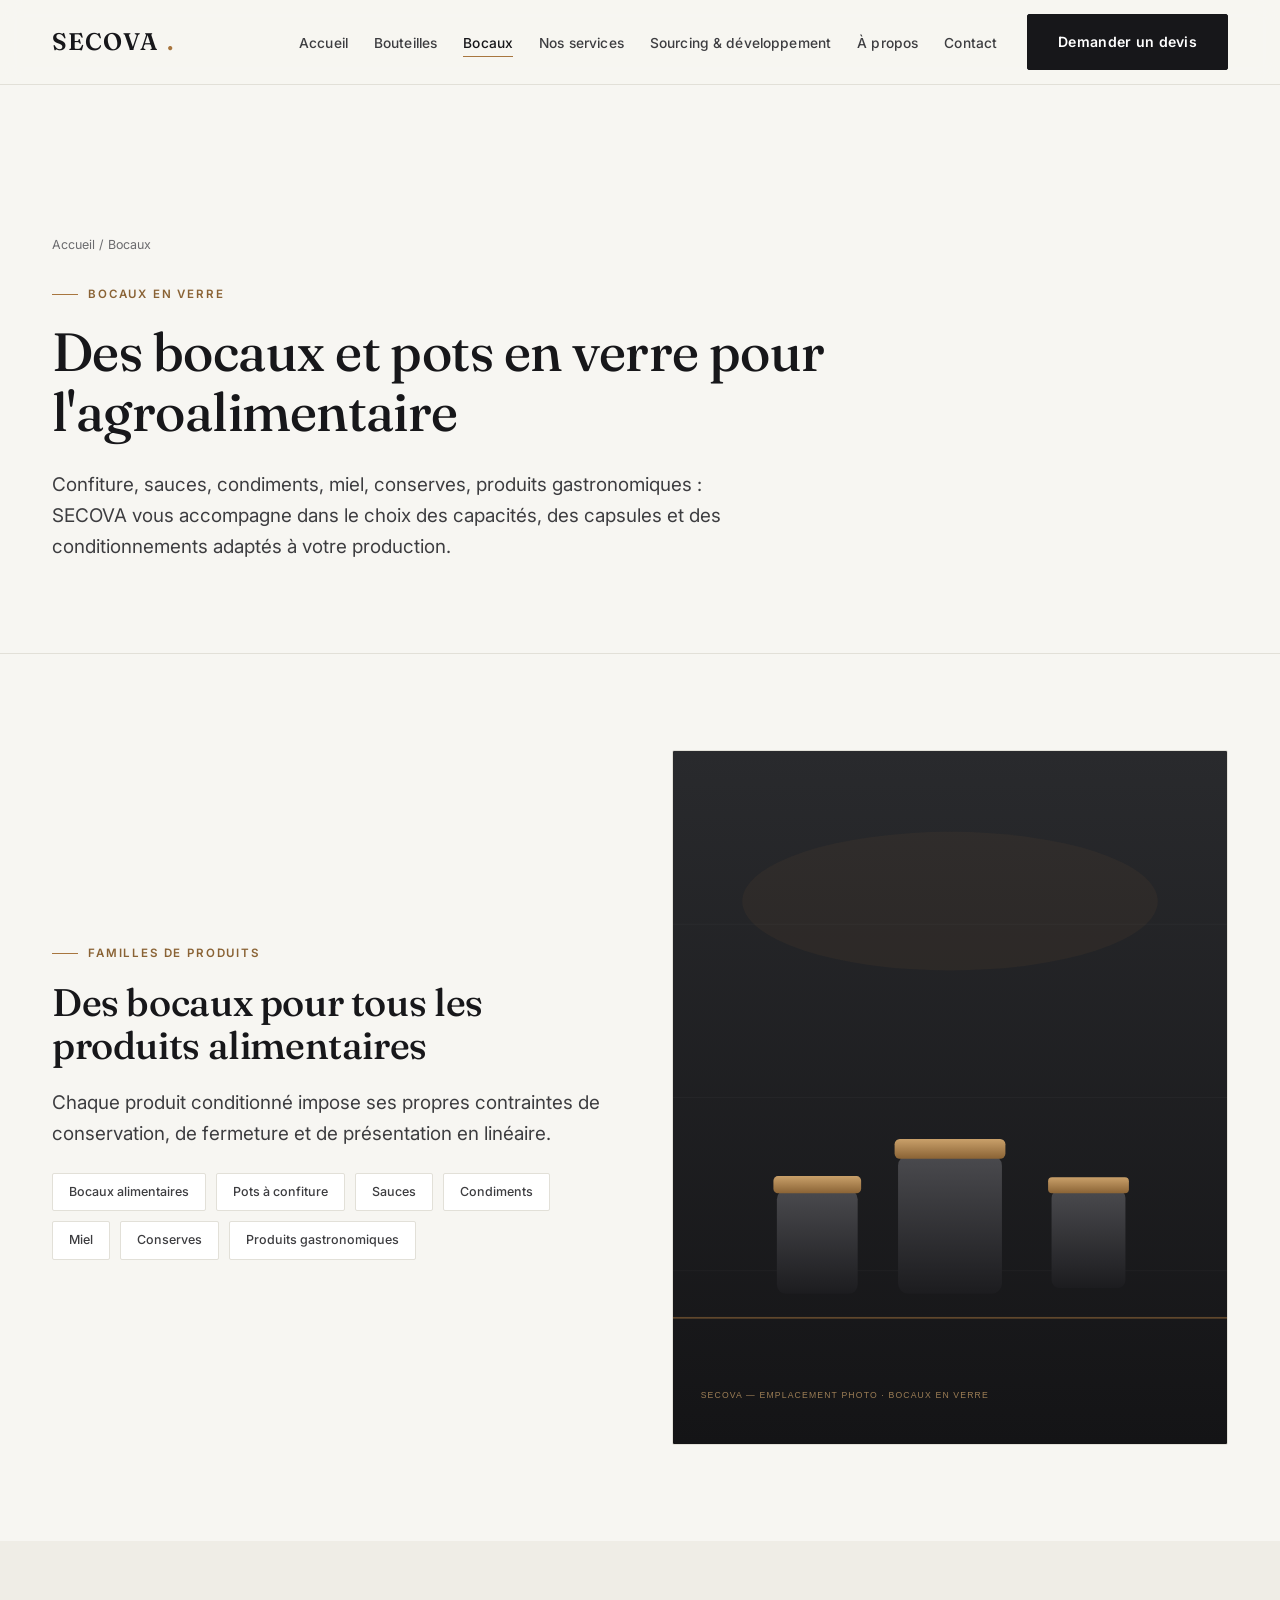
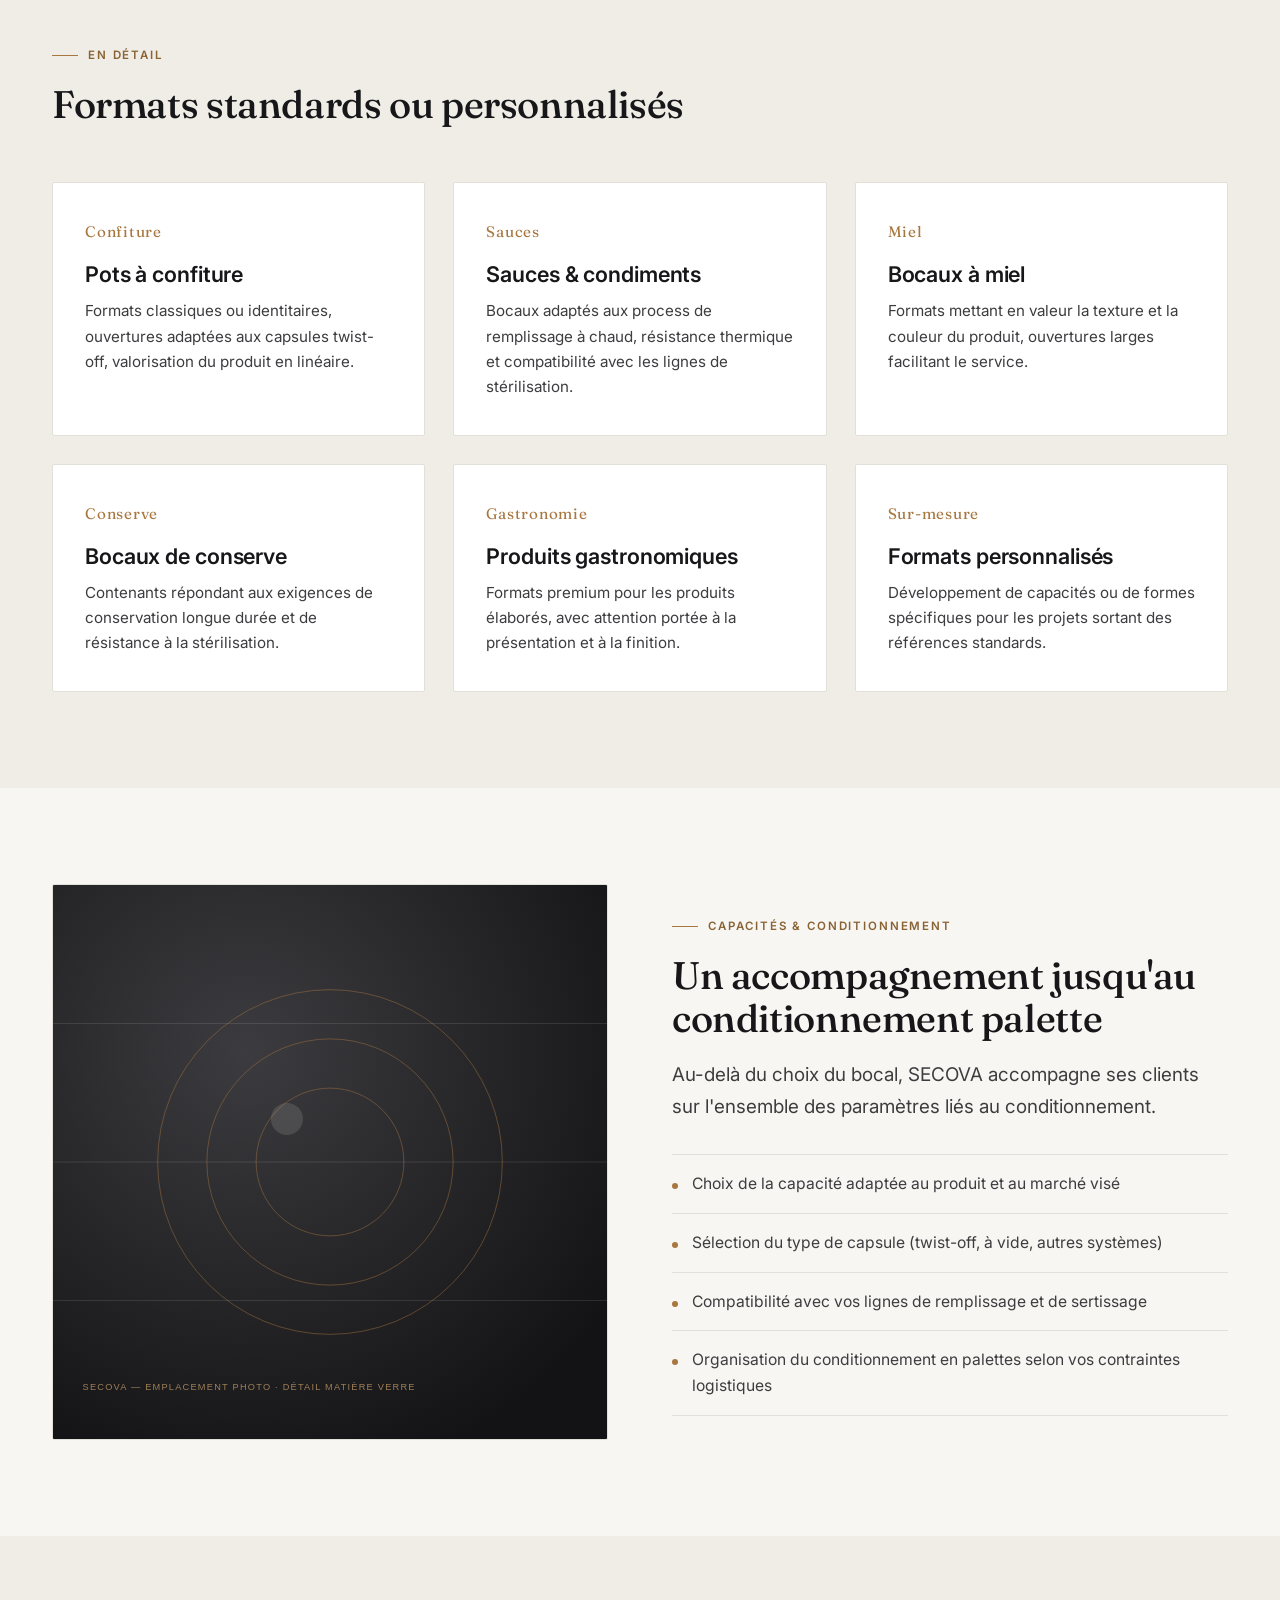
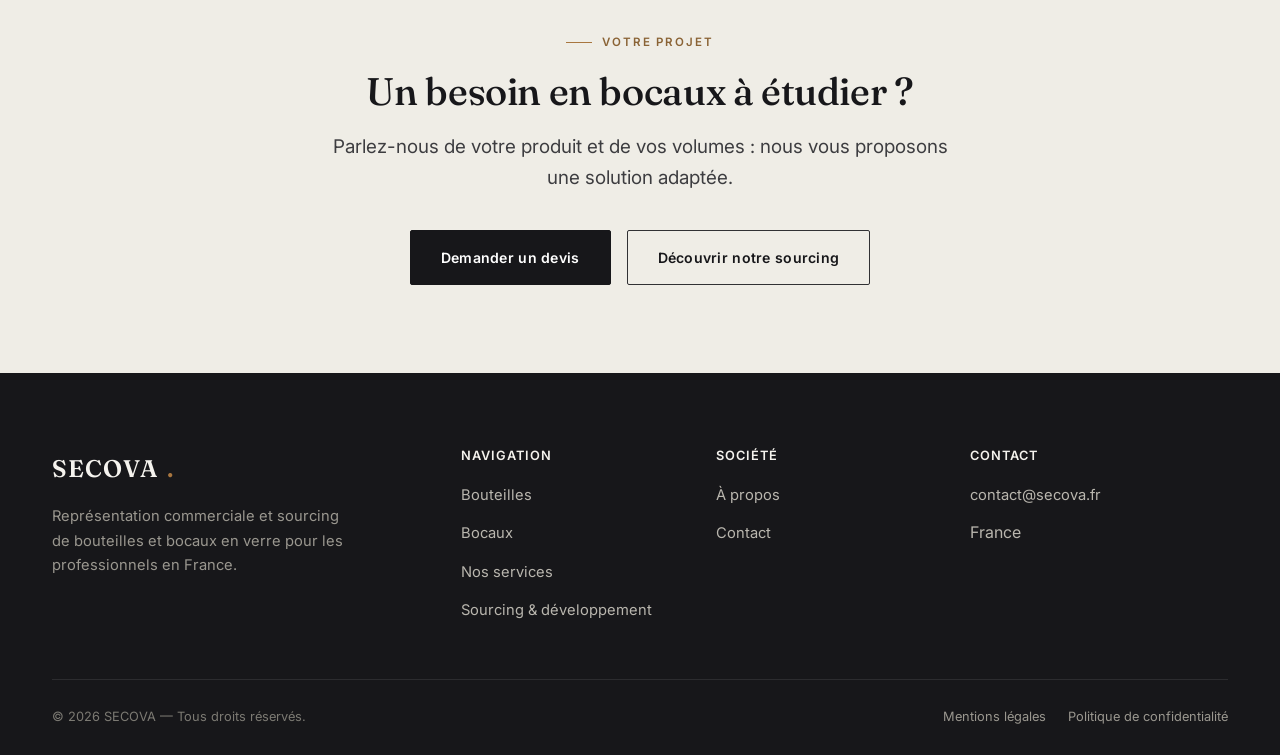
==== bocaux.html @ 23ff0741 "Add complete SECOVA marketing site Static HTML/CSS/JS site (no build step, deployable to any classic" ====
<!doctype html>
<html lang="fr">
<head>
<meta charset="UTF-8">
<meta name="viewport" content="width=device-width, initial-scale=1.0">
<title>Bocaux en verre professionnels — Confiture, sauces, conserves | SECOVA</title>
<meta name="description" content="SECOVA accompagne les industriels de l'agroalimentaire dans le choix de bocaux et pots en verre : confiture, sauces, condiments, miel, conserves, produits gastronomiques, formats standards ou personnalisés.">
<link rel="canonical" href="https://secova.fr/bocaux.html">
<link rel="icon" href="assets/img/favicon.svg" type="image/svg+xml">
<link rel="preconnect" href="https://fonts.googleapis.com">
<link rel="preconnect" href="https://fonts.gstatic.com" crossorigin>
<link href="https://fonts.googleapis.com/css2?family=Fraunces:opsz,wght@9..144,400;9..144,500;9..144,600&family=Inter:wght@400;500;600;700&display=swap" rel="stylesheet">
<link rel="stylesheet" href="assets/css/style.css">
</head>
<body>

<header class="site-header">
  <div class="container header-inner">
    <a href="index.html" class="logo">SECOVA<span class="dot">.</span></a>
    <nav class="main-nav">
      <ul>
        <li><a href="index.html">Accueil</a></li>
        <li><a href="bouteilles.html">Bouteilles</a></li>
        <li><a href="bocaux.html" class="active">Bocaux</a></li>
        <li><a href="services.html">Nos services</a></li>
        <li><a href="sourcing.html">Sourcing &amp; développement</a></li>
        <li><a href="a-propos.html">À propos</a></li>
        <li><a href="contact.html">Contact</a></li>
      </ul>
      <a href="contact.html" class="btn btn-primary">Demander un devis</a>
    </nav>
    <button class="nav-toggle" aria-label="Ouvrir le menu" aria-expanded="false"><span></span><span></span><span></span></button>
  </div>
</header>

<main>

  <section class="page-header">
    <div class="container">
      <div class="breadcrumb"><a href="index.html">Accueil</a> / Bocaux</div>
      <div class="eyebrow">Bocaux en verre</div>
      <h1>Des bocaux et pots en verre pour l'agroalimentaire</h1>
      <p class="lead">Confiture, sauces, condiments, miel, conserves, produits gastronomiques : SECOVA vous accompagne dans le choix des capacités, des capsules et des conditionnements adaptés à votre production.</p>
    </div>
  </section>

  <!-- FAMILLES -->
  <section>
    <div class="container">
      <div class="grid grid-2" style="align-items:center; gap:64px;">
        <div class="reveal">
          <div class="eyebrow">Familles de produits</div>
          <h2>Des bocaux pour tous les produits alimentaires</h2>
          <p class="lead">Chaque produit conditionné impose ses propres contraintes de conservation, de fermeture et de présentation en linéaire.</p>
          <div class="taglist">
            <span>Bocaux alimentaires</span>
            <span>Pots à confiture</span>
            <span>Sauces</span>
            <span>Condiments</span>
            <span>Miel</span>
            <span>Conserves</span>
            <span>Produits gastronomiques</span>
          </div>
        </div>
        <div class="media ratio-4-5 reveal">
          <img src="assets/img/placeholder-jars.svg" alt="Assortiment de bocaux en verre — photographie à intégrer">
        </div>
      </div>
    </div>
  </section>

  <!-- DETAIL FAMILLES -->
  <section class="bg-alt">
    <div class="container">
      <div class="section-head reveal">
        <div class="eyebrow">En détail</div>
        <h2>Formats standards ou personnalisés</h2>
      </div>
      <div class="grid grid-3">
        <div class="card reveal">
          <span class="num">Confiture</span>
          <h3>Pots à confiture</h3>
          <p>Formats classiques ou identitaires, ouvertures adaptées aux capsules twist-off, valorisation du produit en linéaire.</p>
        </div>
        <div class="card reveal">
          <span class="num">Sauces</span>
          <h3>Sauces &amp; condiments</h3>
          <p>Bocaux adaptés aux process de remplissage à chaud, résistance thermique et compatibilité avec les lignes de stérilisation.</p>
        </div>
        <div class="card reveal">
          <span class="num">Miel</span>
          <h3>Bocaux à miel</h3>
          <p>Formats mettant en valeur la texture et la couleur du produit, ouvertures larges facilitant le service.</p>
        </div>
        <div class="card reveal">
          <span class="num">Conserve</span>
          <h3>Bocaux de conserve</h3>
          <p>Contenants répondant aux exigences de conservation longue durée et de résistance à la stérilisation.</p>
        </div>
        <div class="card reveal">
          <span class="num">Gastronomie</span>
          <h3>Produits gastronomiques</h3>
          <p>Formats premium pour les produits élaborés, avec attention portée à la présentation et à la finition.</p>
        </div>
        <div class="card reveal">
          <span class="num">Sur-mesure</span>
          <h3>Formats personnalisés</h3>
          <p>Développement de capacités ou de formes spécifiques pour les projets sortant des références standards.</p>
        </div>
      </div>
    </div>
  </section>

  <!-- CAPACITES / CAPSULES -->
  <section>
    <div class="container">
      <div class="grid grid-2" style="align-items:center; gap:64px;">
        <div class="media ratio-1-1 reveal">
          <img src="assets/img/placeholder-texture.svg" alt="Détail de fermeture et de matière — photographie à intégrer">
        </div>
        <div class="reveal">
          <div class="eyebrow">Capacités &amp; conditionnement</div>
          <h2>Un accompagnement jusqu'au conditionnement palette</h2>
          <p class="lead">Au-delà du choix du bocal, SECOVA accompagne ses clients sur l'ensemble des paramètres liés au conditionnement.</p>
          <ul class="criteria-list">
            <li>Choix de la capacité adaptée au produit et au marché visé</li>
            <li>Sélection du type de capsule (twist-off, à vide, autres systèmes)</li>
            <li>Compatibilité avec vos lignes de remplissage et de sertissage</li>
            <li>Organisation du conditionnement en palettes selon vos contraintes logistiques</li>
          </ul>
        </div>
      </div>
    </div>
  </section>

  <!-- CTA -->
  <section class="cta-band bg-alt">
    <div class="container">
      <div class="eyebrow" style="justify-content:center;">Votre projet</div>
      <h2>Un besoin en bocaux à étudier ?</h2>
      <p class="lead" style="margin:0 auto;">Parlez-nous de votre produit et de vos volumes : nous vous proposons une solution adaptée.</p>
      <div class="btn-row center">
        <a href="contact.html" class="btn btn-primary">Demander un devis</a>
        <a href="sourcing.html" class="btn btn-ghost">Découvrir notre sourcing</a>
      </div>
    </div>
  </section>

</main>

<footer class="site-footer">
  <div class="container">
    <div class="footer-grid">
      <div class="footer-brand">
        <div class="logo">SECOVA<span class="dot">.</span></div>
        <p>Représentation commerciale et sourcing de bouteilles et bocaux en verre pour les professionnels en France.</p>
      </div>
      <div class="footer-col">
        <h4>Navigation</h4>
        <ul>
          <li><a href="bouteilles.html">Bouteilles</a></li>
          <li><a href="bocaux.html">Bocaux</a></li>
          <li><a href="services.html">Nos services</a></li>
          <li><a href="sourcing.html">Sourcing &amp; développement</a></li>
        </ul>
      </div>
      <div class="footer-col">
        <h4>Société</h4>
        <ul>
          <li><a href="a-propos.html">À propos</a></li>
          <li><a href="contact.html">Contact</a></li>
        </ul>
      </div>
      <div class="footer-col">
        <h4>Contact</h4>
        <ul>
          <li><a href="mailto:contact@secova.fr">contact@secova.fr</a></li>
          <li>France</li>
        </ul>
      </div>
    </div>
    <div class="footer-bottom">
      <span>© <span id="year"></span> SECOVA — Tous droits réservés.</span>
      <div class="footer-legal-links">
        <a href="mentions-legales.html">Mentions légales</a>
        <a href="confidentialite.html">Politique de confidentialité</a>
      </div>
    </div>
  </div>
</footer>

<script src="assets/js/main.js"></script>
</body>
</html>
---- assets/css/style.css ----
/* =========================================================
   SECOVA — Feuille de style principale
   Palette : blanc cassé / anthracite / bronze (accent discret)
   ========================================================= */

:root{
  --bg:            #f7f6f2;
  --bg-alt:        #efede6;
  --bg-dark:       #17171a;
  --ink:           #17171a;
  --ink-soft:      #3d3d40;
  --gray:          #6b6b6e;
  --gray-light:    #9b9a97;
  --line:          #e2e0d8;
  --line-dark:     #313134;
  --white:         #ffffff;
  --accent:        #a8763f;
  --accent-dark:   #8a6335;
  --accent-soft:   #f1e4d2;

  --font-display: 'Fraunces', Georgia, 'Times New Roman', serif;
  --font-body: 'Inter', -apple-system, BlinkMacSystemFont, 'Segoe UI', sans-serif;

  --container: 1240px;
  --radius: 2px;
  --ease: cubic-bezier(.22,.61,.36,1);
}

*, *::before, *::after{ box-sizing: border-box; }
html{ scroll-behavior: smooth; overflow-x: hidden; }

body{
  margin: 0;
  background: var(--bg);
  color: var(--ink);
  font-family: var(--font-body);
  font-size: 16px;
  line-height: 1.65;
  -webkit-font-smoothing: antialiased;
  -moz-osx-font-smoothing: grayscale;
  overflow-x: hidden;
}

img{ max-width: 100%; display: block; }

a{ color: inherit; text-decoration: none; }

h1, h2, h3, h4{
  font-family: var(--font-display);
  font-weight: 500;
  line-height: 1.12;
  letter-spacing: -0.01em;
  margin: 0 0 0.5em;
  color: var(--ink);
}

h1{ font-size: clamp(2.4rem, 4.2vw, 4rem); font-weight: 480; }
h2{ font-size: clamp(1.9rem, 3vw, 2.6rem); }
h3{ font-size: 1.35rem; font-weight: 600; font-family: var(--font-body); letter-spacing: -0.005em; }
h4{ font-size: 1.05rem; font-weight: 600; font-family: var(--font-body); }

p{ margin: 0 0 1em; color: var(--ink-soft); }

.container{
  width: 100%;
  max-width: var(--container);
  margin: 0 auto;
  padding: 0 32px;
}

section{ padding: 96px 0; }
section.tight{ padding: 64px 0; }

.bg-alt{ background: var(--bg-alt); }
.bg-dark{
  background: var(--bg-dark);
  color: #ece9e2;
}
.bg-dark p{ color: #b9b6ae; }
.bg-dark h1, .bg-dark h2, .bg-dark h3, .bg-dark h4{ color: #f5f3ee; }

.eyebrow{
  display: inline-flex;
  align-items: center;
  gap: 10px;
  font-size: 0.72rem;
  font-weight: 600;
  letter-spacing: 0.16em;
  text-transform: uppercase;
  color: var(--accent-dark);
  margin-bottom: 18px;
}
.eyebrow::before{
  content: "";
  width: 26px;
  height: 1px;
  background: var(--accent);
}
.bg-dark .eyebrow{ color: var(--accent); }

.lead{
  font-size: 1.18rem;
  color: var(--ink-soft);
  max-width: 640px;
}

.section-head{
  max-width: 720px;
  margin-bottom: 56px;
}
.section-head.center{ margin-left: auto; margin-right: auto; text-align: center; }

/* ---------- Boutons ---------- */
.btn{
  display: inline-flex;
  align-items: center;
  justify-content: center;
  gap: 10px;
  padding: 15px 30px;
  font-family: var(--font-body);
  font-size: 0.88rem;
  font-weight: 600;
  letter-spacing: 0.02em;
  border-radius: var(--radius);
  border: 1px solid transparent;
  cursor: pointer;
  transition: background .25s var(--ease), color .25s var(--ease), border-color .25s var(--ease), transform .2s var(--ease);
  white-space: nowrap;
}
.btn-primary{
  background: var(--ink);
  color: var(--white);
  border-color: var(--ink);
}
.btn-primary:hover{ background: var(--accent-dark); border-color: var(--accent-dark); transform: translateY(-1px); }

.btn-ghost{
  background: transparent;
  color: var(--ink);
  border-color: var(--line-dark);
}
.btn-ghost:hover{ border-color: var(--ink); background: var(--ink); color: var(--white); }

.bg-dark .btn-ghost{ border-color: #4a4a4d; color: #f5f3ee; }
.bg-dark .btn-ghost:hover{ background: #f5f3ee; color: var(--ink); border-color:#f5f3ee; }

.btn-accent{
  background: var(--accent);
  color: var(--white);
  border-color: var(--accent);
}
.btn-accent:hover{ background: var(--accent-dark); border-color: var(--accent-dark); }

.btn-row{ display: flex; flex-wrap: wrap; gap: 16px; margin-top: 36px; }
.btn-row.center{ justify-content: center; }

/* ---------- Header ---------- */
/* Note: the frosted background lives on ::before rather than directly on
   .site-header, because a filter/backdrop-filter on an element turns it into
   the containing block for fixed-position descendants — which would break
   the full-height off-canvas mobile nav nested inside the header. */
.site-header{
  position: sticky;
  top: 0;
  z-index: 500;
  border-bottom: 1px solid var(--line);
  transition: box-shadow .3s var(--ease);
}
.site-header::before{
  content: "";
  position: absolute;
  inset: 0;
  z-index: -1;
  background: rgba(247,246,242,0.86);
  backdrop-filter: blur(10px);
  -webkit-backdrop-filter: blur(10px);
}
.site-header.scrolled{ box-shadow: 0 6px 24px rgba(23,23,26,0.06); }

.header-inner{
  display: flex;
  align-items: center;
  justify-content: space-between;
  height: 84px;
}

.logo{
  font-family: var(--font-display);
  font-size: 1.5rem;
  font-weight: 600;
  letter-spacing: 0.04em;
  display: flex;
  align-items: baseline;
  gap: 8px;
}
.logo .dot{ color: var(--accent); }

.main-nav{
  display: flex;
  align-items: center;
  gap: 30px;
}
.main-nav ul{
  display: flex;
  gap: 26px;
  list-style: none;
  margin: 0;
  padding: 0;
}
.main-nav ul a{
  font-size: 0.86rem;
  font-weight: 500;
  letter-spacing: 0.01em;
  color: var(--ink-soft);
  position: relative;
  padding: 6px 0;
  transition: color .2s;
}
.main-nav ul a::after{
  content: "";
  position: absolute;
  left: 0; bottom: 0;
  width: 0; height: 1px;
  background: var(--accent);
  transition: width .25s var(--ease);
}
.main-nav ul a:hover, .main-nav ul a.active{ color: var(--ink); }
.main-nav ul a:hover::after, .main-nav ul a.active::after{ width: 100%; }

.nav-toggle{
  display: none;
  flex-direction: column;
  gap: 5px;
  background: none;
  border: none;
  cursor: pointer;
  padding: 8px;
}
.nav-toggle span{
  width: 24px; height: 1.5px; background: var(--ink);
  transition: transform .25s var(--ease), opacity .25s var(--ease);
}

/* ---------- Hero ---------- */
.hero{
  position: relative;
  padding: 120px 0 100px;
  overflow: hidden;
}
.hero-grid{
  display: grid;
  grid-template-columns: 1.05fr 0.95fr;
  gap: 64px;
  align-items: center;
}
.hero h1{ margin-bottom: 26px; }
.hero-meta{
  display: flex;
  gap: 40px;
  margin-top: 56px;
  padding-top: 32px;
  border-top: 1px solid var(--line);
}
.hero-meta div strong{
  display: block;
  font-family: var(--font-display);
  font-size: 1.6rem;
  color: var(--ink);
  font-weight: 500;
}
.hero-meta div span{
  font-size: 0.8rem;
  color: var(--gray);
}

/* ---------- Image placeholders ---------- */
.media{
  position: relative;
  border-radius: var(--radius);
  overflow: hidden;
  background: var(--bg-alt);
  border: 1px solid var(--line);
}
.media img{ width: 100%; height: 100%; object-fit: cover; }
.media.ratio-16-9{ aspect-ratio: 16/9; }
.media.ratio-4-5{ aspect-ratio: 4/5; }
.media.ratio-1-1{ aspect-ratio: 1/1; }
.media.ratio-3-2{ aspect-ratio: 3/2; }
.media.ratio-21-9{ aspect-ratio: 21/9; }
.media-caption{
  position: absolute;
  left: 18px; bottom: 16px;
  font-size: 0.7rem;
  letter-spacing: 0.08em;
  text-transform: uppercase;
  color: #fff;
  background: rgba(23,23,26,0.55);
  padding: 6px 12px;
  border-radius: var(--radius);
  backdrop-filter: blur(4px);
}

/* ---------- Grids & cards ---------- */
.grid{ display: grid; gap: 28px; }
.grid-2{ grid-template-columns: repeat(2, 1fr); }
.grid-3{ grid-template-columns: repeat(3, 1fr); }
.grid-4{ grid-template-columns: repeat(4, 1fr); }

.card{
  background: var(--white);
  border: 1px solid var(--line);
  padding: 36px 32px;
  border-radius: var(--radius);
  transition: border-color .25s, transform .25s var(--ease), box-shadow .25s;
}
.card:hover{
  border-color: var(--ink);
  transform: translateY(-3px);
  box-shadow: 0 18px 40px rgba(23,23,26,0.07);
}
.card .num{
  font-family: var(--font-display);
  font-size: 0.95rem;
  color: var(--accent);
  letter-spacing: 0.05em;
  margin-bottom: 18px;
  display: block;
}
.card h3{ margin-bottom: 12px; }
.card p{ margin-bottom: 0; font-size: 0.95rem; }

.feature-row{
  display: flex;
  gap: 24px;
  padding: 32px 0;
  border-top: 1px solid var(--line);
}
.feature-row:last-child{ border-bottom: 1px solid var(--line); }
.feature-row .idx{
  font-family: var(--font-display);
  font-size: 1.1rem;
  color: var(--accent);
  min-width: 46px;
}
.feature-row h4{ margin-bottom: 8px; }
.feature-row p{ margin: 0; font-size: 0.95rem; max-width: 620px; }

/* ---------- Tag list ---------- */
.taglist{ display: flex; flex-wrap: wrap; gap: 10px; margin-top: 24px; }
.taglist span{
  font-size: 0.78rem;
  font-weight: 500;
  padding: 8px 16px;
  border: 1px solid var(--line);
  border-radius: var(--radius);
  color: var(--ink-soft);
  background: var(--white);
}

/* ---------- Swatches (couleurs de verre) ---------- */
.swatches{ display: flex; gap: 18px; margin-top: 28px; flex-wrap: wrap; }
.swatch{ text-align: left; }
.swatch .chip{
  width: 64px; height: 64px;
  border-radius: 50%;
  margin-bottom: 10px;
  border: 1px solid rgba(0,0,0,0.08);
  box-shadow: inset 0 0 0 6px rgba(255,255,255,0.35);
}
.swatch span{ font-size: 0.78rem; color: var(--gray); display:block; }
.chip.brun{ background: linear-gradient(160deg,#6b4321,#3a2410); }
.chip.flint{ background: linear-gradient(160deg,#f4f2ea,#d9d5c4); }
.chip.vert{ background: linear-gradient(160deg,#3e5b40,#1f3320); }
.chip.autre{ background: linear-gradient(160deg,#9c8f7a,#5f5548); }

/* ---------- Callout / citation ---------- */
.callout{
  border-left: 3px solid var(--accent);
  padding: 8px 0 8px 28px;
  margin: 48px 0;
}
.callout p{
  font-family: var(--font-display);
  font-size: 1.5rem;
  line-height: 1.4;
  color: var(--ink);
  margin: 0;
}
.bg-dark .callout p{ color: #f5f3ee; }

/* ---------- Steps (sourcing criteria) ---------- */
.criteria-list{ list-style: none; margin: 32px 0 0; padding: 0; }
.criteria-list li{
  display: flex;
  align-items: baseline;
  gap: 14px;
  padding: 16px 0;
  border-top: 1px solid var(--line);
  font-size: 0.98rem;
  color: var(--ink-soft);
}
.criteria-list li:last-child{ border-bottom: 1px solid var(--line); }
.criteria-list li::before{
  content: "";
  width: 6px; height: 6px;
  background: var(--accent);
  border-radius: 50%;
  flex-shrink: 0;
}

/* ---------- CTA band ---------- */
.cta-band{
  padding: 88px 0;
  text-align: center;
}
.cta-band h2{ margin-bottom: 18px; }
.cta-band .lead{ margin: 0 auto 8px; }

/* ---------- Contact ---------- */
.contact-grid{
  display: grid;
  grid-template-columns: 0.85fr 1.15fr;
  gap: 72px;
  align-items: start;
}
.contact-info dl{ margin: 32px 0 0; }
.contact-info dt{
  font-size: 0.72rem;
  letter-spacing: 0.1em;
  text-transform: uppercase;
  color: var(--gray);
  margin-top: 24px;
}
.contact-info dd{
  margin: 6px 0 0;
  font-size: 1.05rem;
  color: var(--ink);
}
.contact-info dd a:hover{ color: var(--accent-dark); }

form{ margin: 0; }
.form-grid{
  display: grid;
  grid-template-columns: 1fr 1fr;
  gap: 22px;
}
.form-grid .full{ grid-column: 1 / -1; }
label{
  display: block;
  font-size: 0.76rem;
  font-weight: 600;
  letter-spacing: 0.05em;
  text-transform: uppercase;
  color: var(--ink-soft);
  margin-bottom: 8px;
}
input, select, textarea{
  width: 100%;
  font-family: var(--font-body);
  font-size: 0.96rem;
  color: var(--ink);
  background: var(--white);
  border: 1px solid var(--line-dark);
  border-radius: var(--radius);
  padding: 13px 14px;
  transition: border-color .2s, box-shadow .2s;
}
input:focus, select:focus, textarea:focus{
  outline: none;
  border-color: var(--accent);
  box-shadow: 0 0 0 3px var(--accent-soft);
}
textarea{ resize: vertical; min-height: 130px; }
.form-note{ font-size: 0.82rem; color: var(--gray); margin-top: 18px; }
.form-status{
  margin-top: 18px;
  font-size: 0.9rem;
  font-weight: 600;
  display: none;
}
.form-status.visible{ display: block; }
.form-status.ok{ color: #3d6b45; }
.form-status.err{ color: #a13a3a; }

/* ---------- Footer ---------- */
.site-footer{
  background: var(--bg-dark);
  color: #b9b6ae;
  padding: 76px 0 28px;
}
.footer-grid{
  display: grid;
  grid-template-columns: 1.4fr 0.8fr 0.8fr 1fr;
  gap: 48px;
  padding-bottom: 56px;
  border-bottom: 1px solid #2c2c2f;
}
.footer-brand .logo{ color: #f5f3ee; margin-bottom: 16px; }
.footer-brand p{ color: #9a978f; font-size: 0.92rem; max-width: 300px; }
.footer-col h4{ color: #f5f3ee; font-size: 0.8rem; letter-spacing: 0.08em; text-transform: uppercase; margin-bottom: 18px; }
.footer-col ul{ list-style: none; margin: 0; padding: 0; display: flex; flex-direction: column; gap: 12px; }
.footer-col a{ color: #b9b6ae; font-size: 0.92rem; transition: color .2s; }
.footer-col a:hover{ color: #fff; }
.footer-bottom{
  display: flex;
  justify-content: space-between;
  align-items: center;
  padding-top: 26px;
  font-size: 0.8rem;
  color: #7c7a73;
  flex-wrap: wrap;
  gap: 12px;
}
.footer-bottom a{ color: #9a978f; }
.footer-bottom a:hover{ color: #fff; }
.footer-legal-links{ display: flex; gap: 22px; }

/* ---------- Page header (inner pages) ---------- */
.page-header{
  padding: 150px 0 72px;
  border-bottom: 1px solid var(--line);
}
.page-header .lead{ max-width: 700px; }
.breadcrumb{
  font-size: 0.78rem;
  color: var(--gray);
  margin-bottom: 20px;
}
.breadcrumb a:hover{ color: var(--accent-dark); }

/* ---------- Legal pages ---------- */
.legal-content h2{ font-size: 1.4rem; margin-top: 2.2em; }
.legal-content p, .legal-content li{ color: var(--ink-soft); font-size: 0.98rem; }
.legal-content{ max-width: 780px; }

/* ---------- Reveal on scroll ---------- */
.reveal{ opacity: 0; transform: translateY(22px); transition: opacity .7s var(--ease), transform .7s var(--ease); }
.reveal.in{ opacity: 1; transform: translateY(0); }

/* ---------- Responsive ---------- */
/* En dessous de 1150px, les sept entrées de navigation ne tiennent plus
   sur une seule ligne : on bascule sur le menu mobile plein écran. */
@media (max-width: 1150px){
  .main-nav{ position: fixed; inset: 84px 0 0 0; background: var(--bg); flex-direction: column; align-items: flex-start; padding: 36px 28px; gap: 28px; transform: translateX(100%); transition: transform .35s var(--ease); overflow-y: auto; }
  .main-nav.open{ transform: translateX(0); }
  .main-nav ul{ flex-direction: column; gap: 22px; width: 100%; }
  .main-nav ul a{ font-size: 1.1rem; }
  .nav-toggle{ display: flex; }
  .nav-toggle.open span:nth-child(1){ transform: translateY(6.5px) rotate(45deg); }
  .nav-toggle.open span:nth-child(2){ opacity: 0; }
  .nav-toggle.open span:nth-child(3){ transform: translateY(-6.5px) rotate(-45deg); }
}

@media (max-width: 1024px){
  .hero-grid{ grid-template-columns: 1fr; }
  .hero-grid .media{ order: -1; }
  .grid-4{ grid-template-columns: repeat(2, 1fr); }
  .grid-3{ grid-template-columns: repeat(2, 1fr); }
  .footer-grid{ grid-template-columns: 1fr 1fr; row-gap: 40px; }
  .contact-grid{ grid-template-columns: 1fr; gap: 48px; }
}

@media (max-width: 768px){
  .container{ padding: 0 22px; }
  section{ padding: 68px 0; }
  .grid-2, .grid-3, .grid-4{ grid-template-columns: 1fr; }
  .hero-meta{ gap: 28px; flex-wrap: wrap; }
  .footer-grid{ grid-template-columns: 1fr; gap: 36px; }
  .footer-bottom{ flex-direction: column; align-items: flex-start; }
  .form-grid{ grid-template-columns: 1fr; }
  .page-header{ padding: 128px 0 56px; }
}

@media (max-width: 480px){
  h1{ font-size: 2.1rem; }
  .btn{ width: 100%; }
  .btn-row{ flex-direction: column; }
}
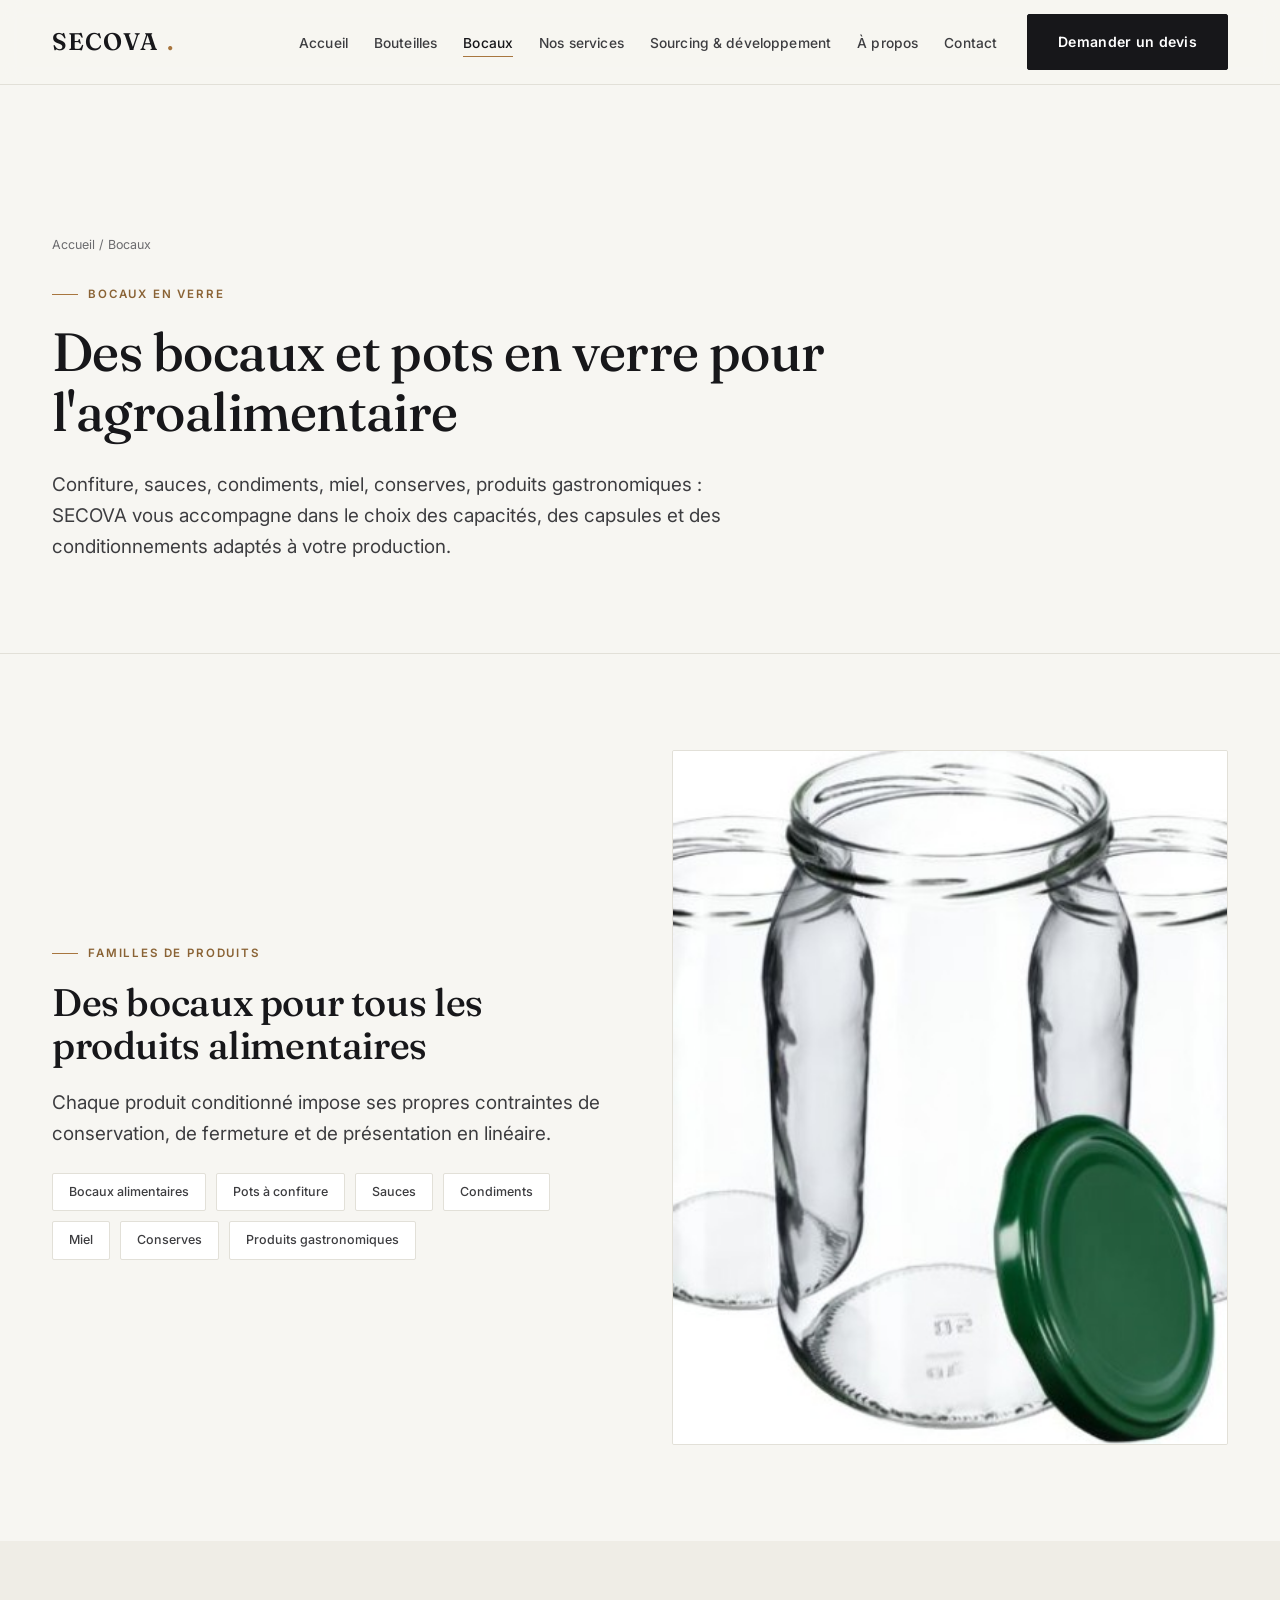
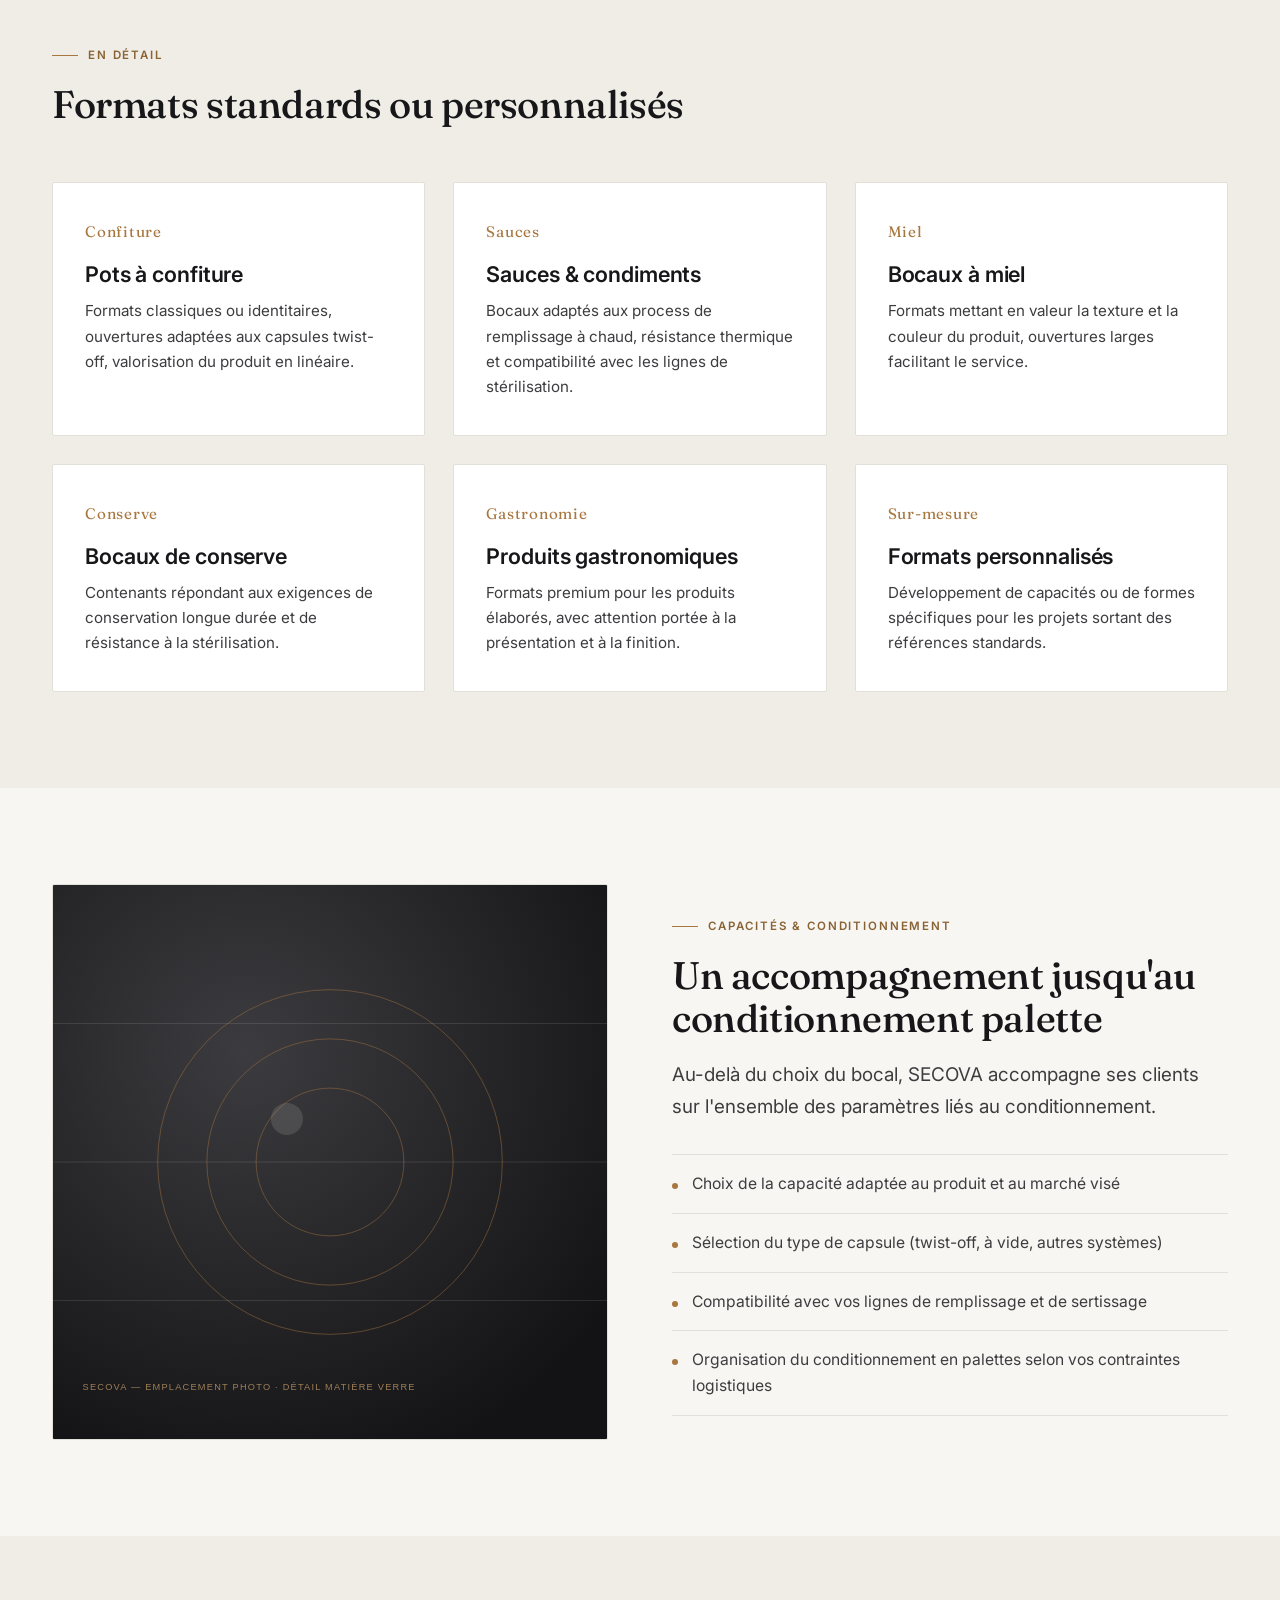
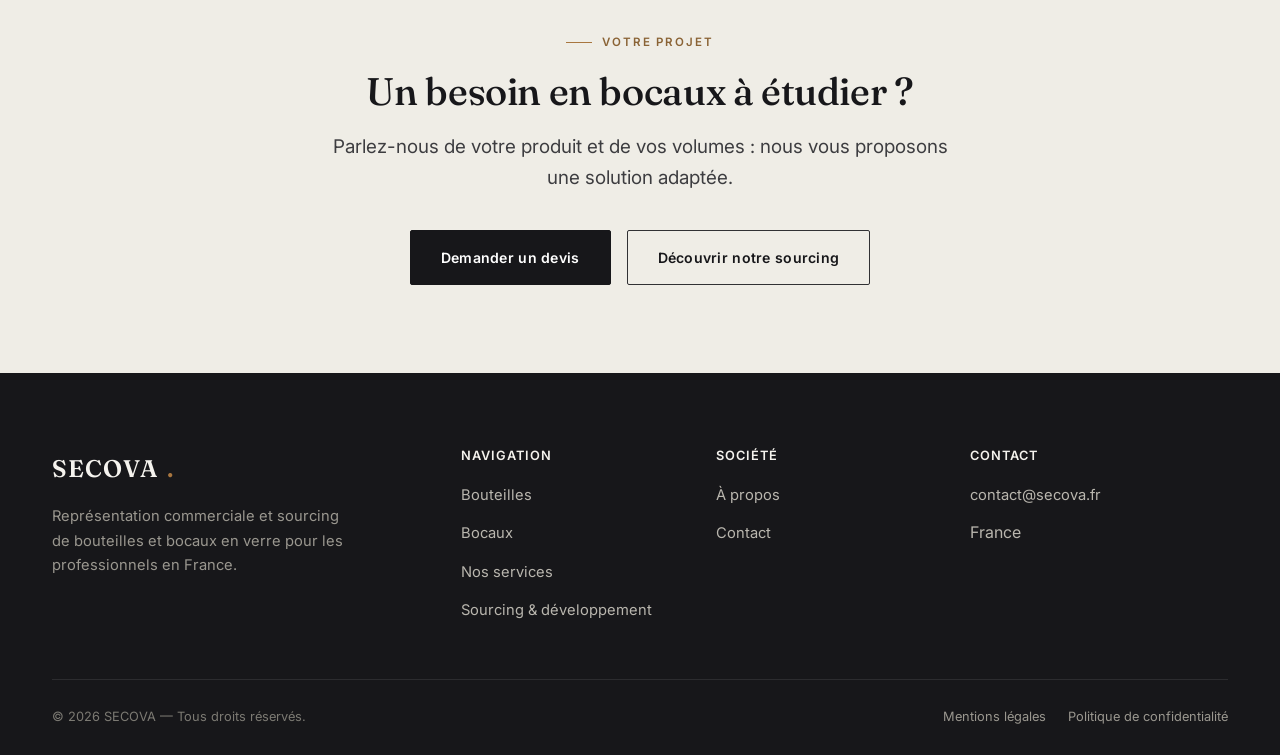
==== commit 9506e740: "Replace bottle/jar placeholders with supplied product photos Swap the anthracite SVG placeholders fo" ====
--- a/bocaux.html
+++ b/bocaux.html
@@ -63,7 +63,7 @@
           </div>
         </div>
         <div class="media ratio-4-5 reveal">
-          <img src="assets/img/placeholder-jars.svg" alt="Assortiment de bocaux en verre — photographie à intégrer">
+          <img src="assets/img/bocaux-confiture.jpg" alt="Assortiment de bocaux en verre pour la confiture">
         </div>
       </div>
     </div>
